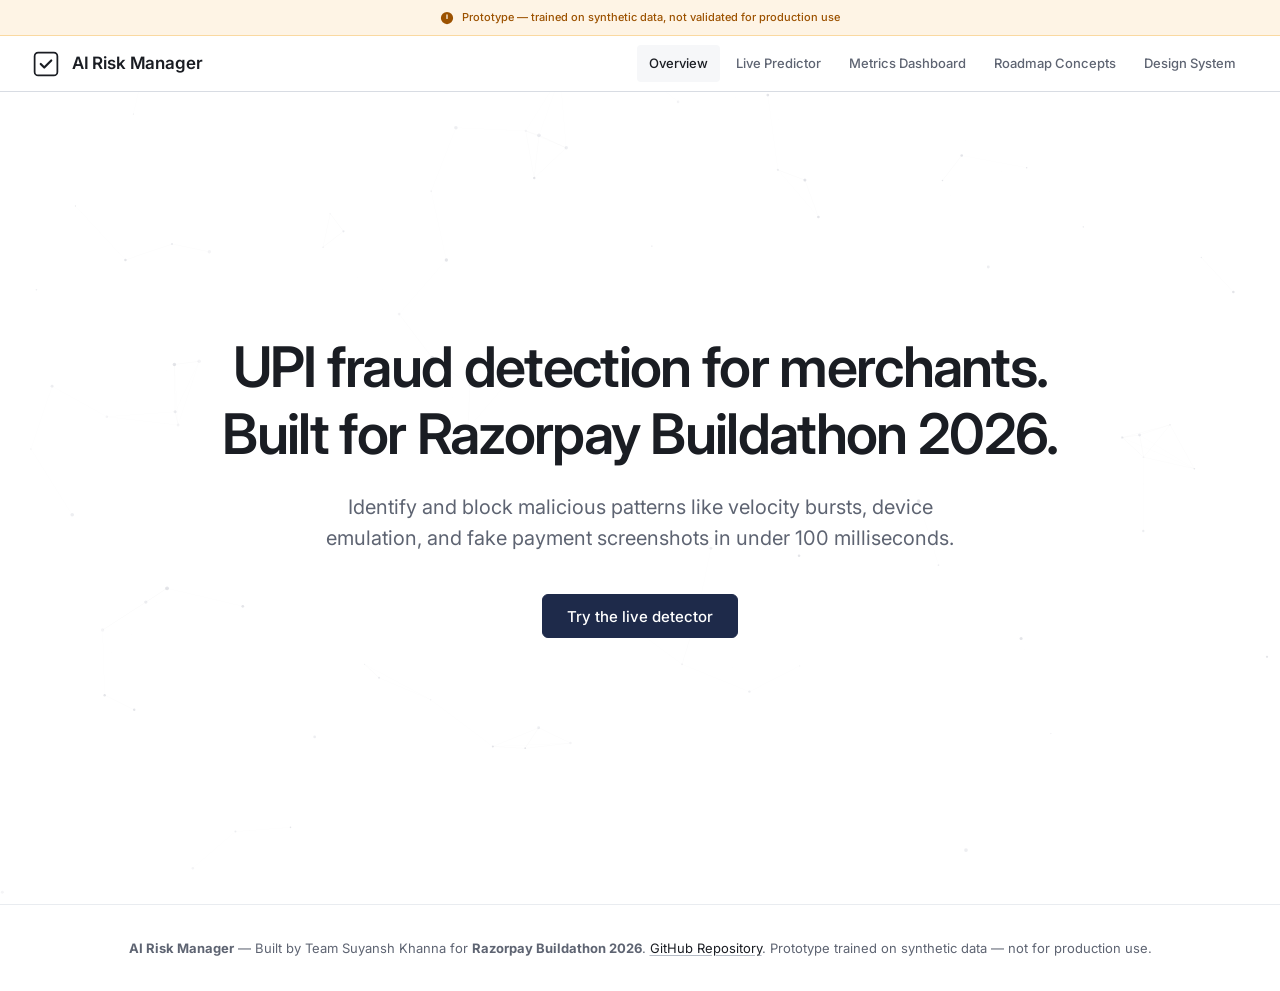
==== frontend/dashboard/index.html @ e691b7c7 "feat: add fraud stats endpoint, design system, live predictor redesign, and reusable roadmap concept" ====
<!DOCTYPE html>
<html lang="en">
<head>
  <meta charset="UTF-8">
  <meta name="viewport" content="width=device-width, initial-scale=1.0">
  <meta name="description" content="AI Risk Manager — Real-time UPI fraud detection for merchants">
  <title>AI Risk Manager</title>
  <link rel="preconnect" href="https://fonts.googleapis.com">
  <link rel="preconnect" href="https://fonts.gstatic.com" crossorigin>
  <link href="https://fonts.googleapis.com/css2?family=Inter:wght@400;500;600;700&family=JetBrains+Mono:wght@400;500&display=swap" rel="stylesheet">
  <link rel="stylesheet" href="tokens.css">
  <link rel="icon" href="data:image/svg+xml,<svg xmlns='http://www.w3.org/2000/svg' viewBox='0 0 32 32'><rect x='3' y='3' width='26' height='26' rx='4' fill='%231e2a4a'/><path d='M10 16l4 4 8-8' stroke='white' stroke-width='2.5' stroke-linecap='round' stroke-linejoin='round' fill='none'/></svg>">
  <style>
    /* Hero layout */
    #ambient-canvas {
      position: fixed;
      top: 0;
      left: 0;
      width: 100%;
      height: 100%;
      z-index: 0;
      pointer-events: none;
    }
    
    .hero-section {
      position: relative;
      z-index: 10;
      min-height: calc(100vh - var(--disclaimer-height) - var(--nav-height) - 100px);
      display: flex;
      flex-direction: column;
      align-items: center;
      justify-content: center;
      text-align: center;
      padding: var(--sp-8) 0;
    }

    .hero-headline {
      font-size: clamp(var(--text-2xl), 6vw, 3.5rem);
      line-height: var(--leading-tight);
      letter-spacing: -0.03em;
      margin-bottom: var(--sp-6);
      max-width: 900px;
    }

    .hero-description {
      font-size: var(--text-lg);
      color: var(--fg-muted);
      margin-bottom: var(--sp-10);
      max-width: 680px;
    }

    .hero-actions {
      display: flex;
      gap: var(--sp-4);
      justify-content: center;
      flex-wrap: wrap;
    }
    
    .hero-actions .btn {
      height: 44px; /* Slightly taller for hero CTA */
      padding: 0 var(--sp-6);
      font-size: var(--text-base);
    }
  </style>
</head>
<body>
  <!-- Disclaimer banner -->
  <div class="disclaimer-banner" role="status">
    <svg viewBox="0 0 16 16" fill="currentColor" aria-hidden="true">
      <path d="M8 1a7 7 0 100 14A7 7 0 008 1zm-.75 3.5a.75.75 0 011.5 0v4a.75.75 0 01-1.5 0v-4zm.75 7a.75.75 0 100-1.5.75.75 0 000 1.5z"/>
    </svg>
    Prototype — trained on synthetic data, not validated for production use
  </div>

  <!-- Navbar -->
  <nav class="navbar" role="navigation" aria-label="Main navigation">
    <a href="index.html" class="navbar__brand">
      <svg class="navbar__logo" viewBox="0 0 32 32" fill="none" aria-hidden="true">
        <rect x="3" y="3" width="26" height="26" rx="4" stroke="currentColor" stroke-width="2"/>
        <path d="M10 16l4 4 8-8" stroke="currentColor" stroke-width="2.5" stroke-linecap="round" stroke-linejoin="round"/>
      </svg>
      <span class="navbar__wordmark">AI Risk Manager</span>
    </a>

    <ul class="navbar__links">
      <li><a href="index.html" class="navbar__link" aria-current="page">Overview</a></li>
      <li><a href="predictor.html" class="navbar__link">Live Predictor</a></li>
      <li><a href="dashboard.html" class="navbar__link">Metrics Dashboard</a></li>
      <li><a href="concept.html" class="navbar__link">Roadmap Concepts</a></li>
      <li><a href="design-system.html" class="navbar__link">Design System</a></li>
    </ul>

    <button class="navbar__menu-btn" aria-label="Open menu" aria-expanded="false" aria-controls="mobile-menu">
      <svg viewBox="0 0 20 20" fill="currentColor" aria-hidden="true">
        <path fill-rule="evenodd" d="M2 4.75A.75.75 0 012.75 4h14.5a.75.75 0 010 1.5H2.75A.75.75 0 012 4.75zm0 5A.75.75 0 012.75 9h14.5a.75.75 0 010 1.5H2.75A.75.75 0 012 9.75zm0 5a.75.75 0 01.75-.75h14.5a.75.75 0 010 1.5H2.75a.75.75 0 01-.75-.75z"/>
      </svg>
    </button>

    <ul class="navbar__mobile-menu" id="mobile-menu">
      <li><a href="index.html" class="navbar__link" aria-current="page">Overview</a></li>
      <li><a href="predictor.html" class="navbar__link">Live Predictor</a></li>
      <li><a href="dashboard.html" class="navbar__link">Metrics Dashboard</a></li>
      <li><a href="concept.html" class="navbar__link">Roadmap Concepts</a></li>
      <li><a href="design-system.html" class="navbar__link">Design System</a></li>
    </ul>
  </nav>

  <!-- Ambient Particle Canvas -->
  <canvas id="ambient-canvas"></canvas>

  <div class="page-shell">
    <main class="page-shell__main">
      <div class="container hero-section">
        <h1 class="hero-headline">UPI fraud detection for merchants. Built for Razorpay Buildathon 2026.</h1>
        <p class="hero-description">
          Identify and block malicious patterns like velocity bursts, device emulation, and fake payment screenshots in under 100 milliseconds.
        </p>
        <div class="hero-actions">
          <a href="predictor.html" class="btn btn--primary">Try the live detector</a>
        </div>
      </div>
    </main>

    <footer class="site-footer">
      <div class="container">
        <p><strong>AI Risk Manager</strong> &mdash; Built by Team Suyansh Khanna for <strong>Razorpay Buildathon 2026</strong>. <a href="https://github.com/SuyanshKhanna/AI-Risk-Manager" target="_blank" rel="noopener noreferrer">GitHub Repository</a>. Prototype trained on synthetic data &mdash; not for production use.</p>
      </div>
    </footer>
  </div>

  <script src="shared.js"></script>
  <script src="particles.js"></script>
</body>
</html>
---- frontend/dashboard/tokens.css ----
/* ==========================================================================
   AI Risk Manager — Design System Tokens & Shared Components
   ==========================================================================
   A deliberately restrained palette for a security/financial trust product.
   Color carries information: red/amber are ONLY for fraud alerts and flagged
   states.  The primary accent (deep navy/slate) is reserved for branding and
   primary actions.  White base communicates professionalism and readability.
   ========================================================================== */


/* ——————————————————————————————————————————————————————————————————————————
   DESIGN TOKENS
   —————————————————————————————————————————————————————————————————————————— */

:root {
  /* ---- Color: Surfaces ---- */
  --surface-base: #ffffff;
  --surface-sunken: #f6f7f9;
  --surface-raised: #ffffff;
  --surface-overlay: #ffffff;

  /* ---- Color: Borders ---- */
  --border-default: #d8dce3;
  --border-subtle: #e9ecf0;
  --border-strong: #b4bbc6;

  /* ---- Color: Foreground ---- */
  --fg-default: #1a1d23;
  --fg-muted: #5e6472;
  --fg-subtle: #8b919e;
  --fg-on-accent: #ffffff;

  /* ---- Color: Accent (deep navy — branding & primary actions only) ---- */
  --accent-default: #1e2a4a;
  --accent-hover: #2b3d66;
  --accent-pressed: #162040;
  --accent-subtle-bg: #ebeef5;

  /* ---- Color: Semantic — alert states ONLY, never decorative ---- */
  --status-danger: #d93025;
  --status-danger-bg: #fce8e6;
  --status-danger-border: #f5c6c2;
  --status-danger-fg: #a50e0e;

  --status-warning: #e37400;
  --status-warning-bg: #fef4e5;
  --status-warning-border: #fad9a1;
  --status-warning-fg: #9c5200;

  --status-success: #188038;
  --status-success-bg: #e6f4ea;
  --status-success-border: #a8dab5;
  --status-success-fg: #0d652d;

  --status-info: #1967d2;
  --status-info-bg: #e8f0fe;
  --status-info-border: #aecbfa;
  --status-info-fg: #174ea6;

  /* ---- Color: Decision actions (mapped to alert semantics) ---- */
  --action-allow: var(--status-success);
  --action-allow-bg: var(--status-success-bg);
  --action-challenge: var(--status-warning);
  --action-challenge-bg: var(--status-warning-bg);
  --action-block: var(--status-danger);
  --action-block-bg: var(--status-danger-bg);

  /* ---- Typography ---- */
  /* Headings & data labels: Inter — clean, professional, highly legible */
  --font-heading: 'Inter', -apple-system, BlinkMacSystemFont, 'Segoe UI', sans-serif;
  /* Body text: same family for cohesion */
  --font-body: 'Inter', -apple-system, BlinkMacSystemFont, 'Segoe UI', sans-serif;
  /* Numbers, codes, tabular data: monospace for digit alignment */
  --font-data: 'JetBrains Mono', 'SF Mono', 'Cascadia Code', 'Consolas', monospace;

  /* ---- Type Scale (major-third, 1.25) ---- */
  --text-xs: 0.6875rem;     /* 11px */
  --text-sm: 0.8125rem;     /* 13px */
  --text-base: 0.9375rem;   /* 15px */
  --text-md: 1.0625rem;     /* 17px */
  --text-lg: 1.25rem;       /* 20px */
  --text-xl: 1.5rem;        /* 24px */
  --text-2xl: 1.875rem;     /* 30px */
  --text-3xl: 2.375rem;     /* 38px */

  --leading-tight: 1.2;
  --leading-normal: 1.55;
  --leading-relaxed: 1.7;

  --weight-normal: 400;
  --weight-medium: 500;
  --weight-semibold: 600;
  --weight-bold: 700;

  /* ---- Spacing (4px grid) ---- */
  --sp-1: 0.25rem;   /* 4px  */
  --sp-2: 0.5rem;    /* 8px  */
  --sp-3: 0.75rem;   /* 12px */
  --sp-4: 1rem;      /* 16px */
  --sp-5: 1.25rem;   /* 20px */
  --sp-6: 1.5rem;    /* 24px */
  --sp-8: 2rem;      /* 32px */
  --sp-10: 2.5rem;   /* 40px */
  --sp-12: 3rem;     /* 48px */
  --sp-16: 4rem;     /* 64px */
  --sp-20: 5rem;     /* 80px */
  --sp-24: 6rem;     /* 96px */

  /* ---- Radii ---- */
  --radius-sm: 4px;
  --radius-md: 6px;
  --radius-lg: 8px;
  --radius-pill: 100px;

  /* ---- Shadows ---- */
  --shadow-xs: 0 1px 2px rgba(0, 0, 0, 0.04);
  --shadow-sm: 0 1px 3px rgba(0, 0, 0, 0.06), 0 1px 2px rgba(0, 0, 0, 0.04);
  --shadow-md: 0 4px 8px rgba(0, 0, 0, 0.06), 0 1px 3px rgba(0, 0, 0, 0.04);
  --shadow-tooltip: 0 4px 14px rgba(0, 0, 0, 0.12), 0 0 0 1px rgba(0, 0, 0, 0.04);

  /* ---- Layout ---- */
  --container-max: 1120px;
  --nav-height: 56px;
  --disclaimer-height: 36px;

  /* ---- Motion (single splurge: hero canvas; everything else is static) ---- */
  --duration-instant: 100ms;
  --duration-fast: 150ms;
  --ease-default: cubic-bezier(0.2, 0, 0, 1);

  /* ---- Focus ring ---- */
  --focus-ring: 0 0 0 2px var(--surface-base), 0 0 0 4px var(--accent-default);
}


/* ——————————————————————————————————————————————————————————————————————————
   RESET & BASE
   —————————————————————————————————————————————————————————————————————————— */

*, *::before, *::after { box-sizing: border-box; }

html {
  -webkit-text-size-adjust: 100%;
  scroll-behavior: smooth;
}

@media (prefers-reduced-motion: reduce) {
  html { scroll-behavior: auto; }
  *, *::before, *::after {
    animation-duration: 0.01ms !important;
    transition-duration: 0.01ms !important;
  }
}

body {
  margin: 0;
  font-family: var(--font-body);
  font-size: var(--text-base);
  line-height: var(--leading-normal);
  color: var(--fg-default);
  background: var(--surface-base);
  -webkit-font-smoothing: antialiased;
  -moz-osx-font-smoothing: grayscale;
}

img, svg { display: block; max-width: 100%; }

/* ---- Focus states — visible keyboard ring on interactive elements, no ring on mouse click ---- */
:focus { outline: none; }

:focus-visible {
  outline: none;
  box-shadow: var(--focus-ring);
  border-radius: var(--radius-sm);
}

a:focus-visible {
  outline: none;
  box-shadow: var(--focus-ring);
  border-radius: var(--radius-sm);
}

.btn:focus-visible {
  outline: none;
  box-shadow: var(--focus-ring);
  border-radius: var(--radius-md);
}

.navbar__brand:focus-visible,
.navbar__link:focus-visible,
.navbar__menu-btn:focus-visible {
  outline: none;
  box-shadow: var(--focus-ring);
  border-radius: var(--radius-sm);
}

.form-input:focus-visible {
  outline: none;
  border-color: var(--accent-default);
  box-shadow: var(--focus-ring);
}

.checkbox-input:focus-visible,
.range-input:focus-visible {
  outline: none;
  box-shadow: var(--focus-ring);
}

.tooltip-trigger:focus-visible {
  outline: none;
  box-shadow: var(--focus-ring);
  border-radius: var(--radius-sm);
}

button:focus-visible {
  outline: none;
  box-shadow: var(--focus-ring);
}

[tabindex="0"]:focus-visible {
  outline: none;
  box-shadow: var(--focus-ring);
}

/* ---- Selection ---- */
::selection {
  background: var(--accent-subtle-bg);
  color: var(--fg-default);
}


/* ——————————————————————————————————————————————————————————————————————————
   TYPOGRAPHY UTILITIES
   —————————————————————————————————————————————————————————————————————————— */

h1, h2, h3, h4, h5, h6 {
  margin: 0;
  font-family: var(--font-heading);
  font-weight: var(--weight-semibold);
  line-height: var(--leading-tight);
  color: var(--fg-default);
}

h1 { font-size: var(--text-3xl); letter-spacing: -0.025em; }
h2 { font-size: var(--text-2xl); letter-spacing: -0.02em; }
h3 { font-size: var(--text-xl); }
h4 { font-size: var(--text-lg); }

p { margin: 0 0 var(--sp-4); }

/* Data figures: monospace for digit alignment */
.data-figure {
  font-family: var(--font-data);
  font-variant-numeric: tabular-nums;
  letter-spacing: -0.02em;
}

.text-muted { color: var(--fg-muted); }
.text-subtle { color: var(--fg-subtle); }


/* ——————————————————————————————————————————————————————————————————————————
   LAYOUT: CONTAINER
   —————————————————————————————————————————————————————————————————————————— */

.container {
  width: 100%;
  max-width: var(--container-max);
  margin: 0 auto;
  padding-left: var(--sp-4);
  padding-right: var(--sp-4);
}

@media (min-width: 768px) {
  .container {
    padding-left: var(--sp-8);
    padding-right: var(--sp-8);
  }
}


/* ——————————————————————————————————————————————————————————————————————————
   COMPONENT: DISCLAIMER BANNER
   Persistent top-of-page notice: "Prototype — trained on synthetic data"
   Always visible.  Not dismissible.
   —————————————————————————————————————————————————————————————————————————— */

.disclaimer-banner {
  position: fixed;
  top: 0;
  left: 0;
  right: 0;
  z-index: 200;
  height: var(--disclaimer-height);
  display: flex;
  align-items: center;
  justify-content: center;
  gap: var(--sp-2);
  background: var(--status-warning-bg);
  border-bottom: 1px solid var(--status-warning-border);
  font-size: var(--text-xs);
  font-weight: var(--weight-medium);
  color: var(--status-warning-fg);
  padding: 0 var(--sp-4);
  user-select: none;
}

.disclaimer-banner svg {
  width: 14px;
  height: 14px;
  flex-shrink: 0;
}


/* ——————————————————————————————————————————————————————————————————————————
   COMPONENT: NAVBAR
   Fixed below the disclaimer banner.
   —————————————————————————————————————————————————————————————————————————— */

.navbar {
  position: fixed;
  top: var(--disclaimer-height);
  left: 0;
  right: 0;
  z-index: 150;
  height: var(--nav-height);
  display: flex;
  align-items: center;
  justify-content: space-between;
  padding: 0 var(--sp-4);
  background: var(--surface-base);
  border-bottom: 1px solid var(--border-default);
}

@media (min-width: 768px) {
  .navbar { padding: 0 var(--sp-8); }
}

.navbar__brand {
  display: flex;
  align-items: center;
  gap: var(--sp-3);
  text-decoration: none;
  color: var(--fg-default);
}

.navbar__logo {
  width: 28px;
  height: 28px;
  flex-shrink: 0;
}

.navbar__wordmark {
  font-family: var(--font-heading);
  font-size: var(--text-md);
  font-weight: var(--weight-semibold);
  letter-spacing: -0.01em;
}

/* Nav links */
.navbar__links {
  display: none;
  align-items: center;
  gap: var(--sp-1);
  list-style: none;
  margin: 0;
  padding: 0;
}

@media (min-width: 768px) {
  .navbar__links { display: flex; }
}

.navbar__link {
  display: block;
  padding: var(--sp-2) var(--sp-3);
  font-size: var(--text-sm);
  font-weight: var(--weight-medium);
  color: var(--fg-muted);
  text-decoration: none;
  border-radius: var(--radius-sm);
  transition: color var(--duration-instant) var(--ease-default),
              background var(--duration-instant) var(--ease-default);
}

.navbar__link:hover {
  color: var(--fg-default);
  background: var(--surface-sunken);
}

.navbar__link[aria-current="page"] {
  color: var(--fg-default);
  background: var(--surface-sunken);
}

/* Mobile menu toggle */
.navbar__menu-btn {
  display: flex;
  align-items: center;
  justify-content: center;
  width: 36px;
  height: 36px;
  padding: 0;
  background: none;
  border: 1px solid var(--border-default);
  border-radius: var(--radius-sm);
  cursor: pointer;
  color: var(--fg-muted);
}

@media (min-width: 768px) {
  .navbar__menu-btn { display: none; }
}

.navbar__menu-btn svg {
  width: 18px;
  height: 18px;
}

/* Mobile dropdown */
.navbar__mobile-menu {
  display: none;
  position: fixed;
  top: calc(var(--disclaimer-height) + var(--nav-height));
  left: 0;
  right: 0;
  background: var(--surface-base);
  border-bottom: 1px solid var(--border-default);
  box-shadow: var(--shadow-md);
  padding: var(--sp-2) var(--sp-4);
  z-index: 140;
  list-style: none;
  margin: 0;
}

.navbar__mobile-menu.is-open {
  display: block;
}

.navbar__mobile-menu .navbar__link {
  display: block;
  padding: var(--sp-3) var(--sp-3);
  font-size: var(--text-base);
}


/* ——————————————————————————————————————————————————————————————————————————
   COMPONENT: PAGE SHELL
   Provides the correct top-padding to sit below disclaimer + nav.
   —————————————————————————————————————————————————————————————————————————— */

.page-shell {
  padding-top: calc(var(--disclaimer-height) + var(--nav-height));
  min-height: 100vh;
}

.page-shell__main {
  padding: var(--sp-10) 0 var(--sp-16);
}


/* ——————————————————————————————————————————————————————————————————————————
   COMPONENT: TOOLTIP
   Hover or focus to reveal.  Keyboard-accessible via [tabindex="0"].
   Uses CSS-only positioning with a JS-free accessible pattern:
   the trigger gets [aria-describedby] pointing to the tooltip content.
   —————————————————————————————————————————————————————————————————————————— */

.tooltip-wrap {
  position: relative;
  display: inline-flex;
  align-items: center;
}

.tooltip-trigger {
  display: inline-flex;
  align-items: center;
  gap: var(--sp-1);
  cursor: help;
  border-bottom: 1px dashed var(--border-strong);
}

.tooltip-trigger__icon {
  width: 14px;
  height: 14px;
  flex-shrink: 0;
  color: var(--fg-subtle);
}

.tooltip-content {
  position: absolute;
  bottom: calc(100% + 6px);
  left: 50%;
  transform: translateX(-50%);
  width: max-content;
  max-width: 280px;
  padding: var(--sp-2) var(--sp-3);
  background: var(--fg-default);
  color: var(--fg-on-accent);
  font-size: var(--text-xs);
  font-weight: var(--weight-normal);
  line-height: var(--leading-normal);
  border-radius: var(--radius-md);
  box-shadow: var(--shadow-tooltip);
  pointer-events: none;
  opacity: 0;
  transition: opacity var(--duration-fast) var(--ease-default);
  z-index: 300;
}

/* Arrow */
.tooltip-content::after {
  content: '';
  position: absolute;
  top: 100%;
  left: 50%;
  transform: translateX(-50%);
  border: 5px solid transparent;
  border-top-color: var(--fg-default);
}

/* Show on hover or focus */
.tooltip-wrap:hover .tooltip-content,
.tooltip-trigger:focus-visible + .tooltip-content,
.tooltip-wrap:focus-within .tooltip-content {
  opacity: 1;
}


/* ——————————————————————————————————————————————————————————————————————————
   COMPONENT: EMPTY STATE / ERROR STATE
   Displayed when a table or section has no data, or an error occurs.
   —————————————————————————————————————————————————————————————————————————— */

.empty-state {
  display: flex;
  flex-direction: column;
  align-items: center;
  text-align: center;
  padding: var(--sp-16) var(--sp-4);
  max-width: 400px;
  margin: 0 auto;
}

.empty-state__icon {
  width: 48px;
  height: 48px;
  color: var(--fg-subtle);
  margin-bottom: var(--sp-4);
}

.empty-state__title {
  font-size: var(--text-md);
  font-weight: var(--weight-semibold);
  margin-bottom: var(--sp-2);
}

.empty-state__description {
  font-size: var(--text-sm);
  color: var(--fg-muted);
  margin-bottom: var(--sp-6);
}

/* Error variant */
.empty-state--error .empty-state__icon {
  color: var(--status-danger);
}

.empty-state--error .empty-state__title {
  color: var(--status-danger-fg);
}

/* Success / no-fraud variant */
.empty-state--clear .empty-state__icon {
  color: var(--status-success);
}


/* ——————————————————————————————————————————————————————————————————————————
   COMPONENT: BUTTONS
   —————————————————————————————————————————————————————————————————————————— */

.btn {
  display: inline-flex;
  align-items: center;
  justify-content: center;
  gap: var(--sp-2);
  padding: var(--sp-2) var(--sp-4);
  font-family: var(--font-body);
  font-size: var(--text-sm);
  font-weight: var(--weight-medium);
  line-height: 1;
  text-decoration: none;
  border-radius: var(--radius-md);
  border: 1px solid transparent;
  cursor: pointer;
  white-space: nowrap;
  transition: background var(--duration-instant) var(--ease-default),
              border-color var(--duration-instant) var(--ease-default);
  height: 36px;
}

.btn:disabled {
  opacity: 0.5;
  cursor: not-allowed;
}

/* Primary */
.btn--primary {
  background: var(--accent-default);
  color: var(--fg-on-accent);
  border-color: var(--accent-default);
}

.btn--primary:hover:not(:disabled) {
  background: var(--accent-hover);
  border-color: var(--accent-hover);
}

.btn--primary:active:not(:disabled) {
  background: var(--accent-pressed);
}

/* Secondary */
.btn--secondary {
  background: transparent;
  color: var(--fg-default);
  border-color: var(--border-default);
}

.btn--secondary:hover:not(:disabled) {
  background: var(--surface-sunken);
  border-color: var(--border-strong);
}

/* Danger */
.btn--danger {
  background: var(--status-danger);
  color: #ffffff;
  border-color: var(--status-danger);
}

.btn--danger:hover:not(:disabled) {
  background: #c5221f;
}


/* ——————————————————————————————————————————————————————————————————————————
   COMPONENT: STATUS BADGE
   Used for action labels: ALLOW / CHALLENGE / BLOCK
   —————————————————————————————————————————————————————————————————————————— */

.status-badge {
  display: inline-flex;
  align-items: center;
  gap: var(--sp-1);
  padding: 2px var(--sp-2);
  font-family: var(--font-data);
  font-size: var(--text-xs);
  font-weight: var(--weight-medium);
  line-height: 1.4;
  border-radius: var(--radius-sm);
  white-space: nowrap;
}

.status-badge--allow {
  background: var(--action-allow-bg);
  color: var(--status-success-fg);
}

.status-badge--challenge {
  background: var(--action-challenge-bg);
  color: var(--status-warning-fg);
}

.status-badge--block {
  background: var(--action-block-bg);
  color: var(--status-danger-fg);
}

.status-badge--info {
  background: var(--status-info-bg);
  color: var(--status-info-fg);
}

/* "Implemented" badges */
.status-badge--implemented {
  background: var(--status-success-bg);
  color: var(--status-success-fg);
}

.status-badge--not-implemented {
  background: var(--surface-sunken);
  color: var(--fg-subtle);
}


/* ——————————————————————————————————————————————————————————————————————————
   COMPONENT: DATA TABLE (minimal)
   —————————————————————————————————————————————————————————————————————————— */

.data-table {
  width: 100%;
  border-collapse: collapse;
  font-size: var(--text-sm);
}

.data-table th {
  text-align: left;
  font-weight: var(--weight-medium);
  color: var(--fg-muted);
  padding: var(--sp-3) var(--sp-3);
  border-bottom: 1px solid var(--border-default);
  white-space: nowrap;
}

.data-table td {
  padding: var(--sp-3) var(--sp-3);
  border-bottom: 1px solid var(--border-subtle);
  vertical-align: top;
}

.data-table tbody tr:last-child td {
  border-bottom: none;
}

/* Numeric cells: right-aligned, monospace */
.data-table .cell-numeric {
  text-align: right;
  font-family: var(--font-data);
  font-variant-numeric: tabular-nums;
}


/* ——————————————————————————————————————————————————————————————————————————
   COMPONENT: CARD (generic container)
   —————————————————————————————————————————————————————————————————————————— */

.card {
  background: var(--surface-raised);
  border: 1px solid var(--border-subtle);
  border-radius: var(--radius-lg);
  padding: var(--sp-6);
}

.card__header {
  margin-bottom: var(--sp-4);
}

.card__title {
  font-size: var(--text-md);
  font-weight: var(--weight-semibold);
}

.card__subtitle {
  font-size: var(--text-sm);
  color: var(--fg-muted);
  margin-top: var(--sp-1);
}


/* ——————————————————————————————————————————————————————————————————————————
   COMPONENT: SECTION DIVIDER
   —————————————————————————————————————————————————————————————————————————— */

.section-divider {
  border: none;
  border-top: 1px solid var(--border-subtle);
  margin: var(--sp-10) 0;
}


/* ——————————————————————————————————————————————————————————————————————————
   COMPONENT: FOOTER
   —————————————————————————————————————————————————————————————————————————— */

.site-footer {
  padding: var(--sp-8) 0;
  border-top: 1px solid var(--border-subtle);
  font-size: var(--text-sm);
  color: var(--fg-muted);
  text-align: center;
  background: var(--surface-base);
  position: relative;
  z-index: 10;
}

.site-footer p {
  margin: 0;
  line-height: var(--leading-relaxed);
}

.site-footer a {
  color: var(--fg-default);
  text-decoration: underline;
  text-decoration-color: var(--border-strong);
  text-underline-offset: 2px;
}

.site-footer a:hover {
  color: var(--accent-default);
  text-decoration-color: var(--accent-default);
}

.table-responsive {
  width: 100%;
  overflow-x: auto;
  -webkit-overflow-scrolling: touch;
}


/* ——————————————————————————————————————————————————————————————————————————
   RESPONSIVE: STACK UTILITIES
   —————————————————————————————————————————————————————————————————————————— */

@media (max-width: 767px) {
  .hide-mobile { display: none !important; }
}

@media (min-width: 768px) {
  .hide-desktop { display: none !important; }
}

/* ——————————————————————————————————————————————————————————————————————————
   COMPONENT: FORMS
   —————————————————————————————————————————————————————————————————————————— */

.form-group {
  margin-bottom: var(--sp-4);
}

.form-label {
  display: flex;
  align-items: center;
  gap: var(--sp-2);
  font-size: var(--text-sm);
  font-weight: var(--weight-medium);
  color: var(--fg-default);
  margin-bottom: var(--sp-2);
}

.form-input {
  width: 100%;
  padding: var(--sp-2) var(--sp-3);
  font-family: var(--font-body);
  font-size: var(--text-base);
  color: var(--fg-default);
  background: var(--surface-base);
  border: 1px solid var(--border-strong);
  border-radius: var(--radius-md);
  transition: border-color var(--duration-fast) var(--ease-default),
              box-shadow var(--duration-fast) var(--ease-default);
}

.form-input:focus {
  outline: none;
  border-color: var(--accent-default);
  box-shadow: 0 0 0 1px var(--accent-default);
}

.form-row {
  display: grid;
  grid-template-columns: 1fr;
  gap: var(--sp-4);
}

@media (min-width: 640px) {
  .form-row {
    grid-template-columns: 1fr 1fr;
  }
}

.checkbox-label {
  display: flex;
  align-items: center;
  gap: var(--sp-2);
  font-size: var(--text-sm);
  color: var(--fg-default);
  cursor: pointer;
  user-select: none;
}

.checkbox-input {
  width: 16px;
  height: 16px;
  margin: 0;
  cursor: pointer;
  accent-color: var(--accent-default);
}

.range-wrap {
  display: flex;
  align-items: center;
  gap: var(--sp-3);
}

.range-input {
  flex: 1;
  accent-color: var(--accent-default);
}

.range-val {
  font-family: var(--font-data);
  font-size: var(--text-sm);
  color: var(--fg-muted);
  min-width: 32px;
  text-align: right;
}
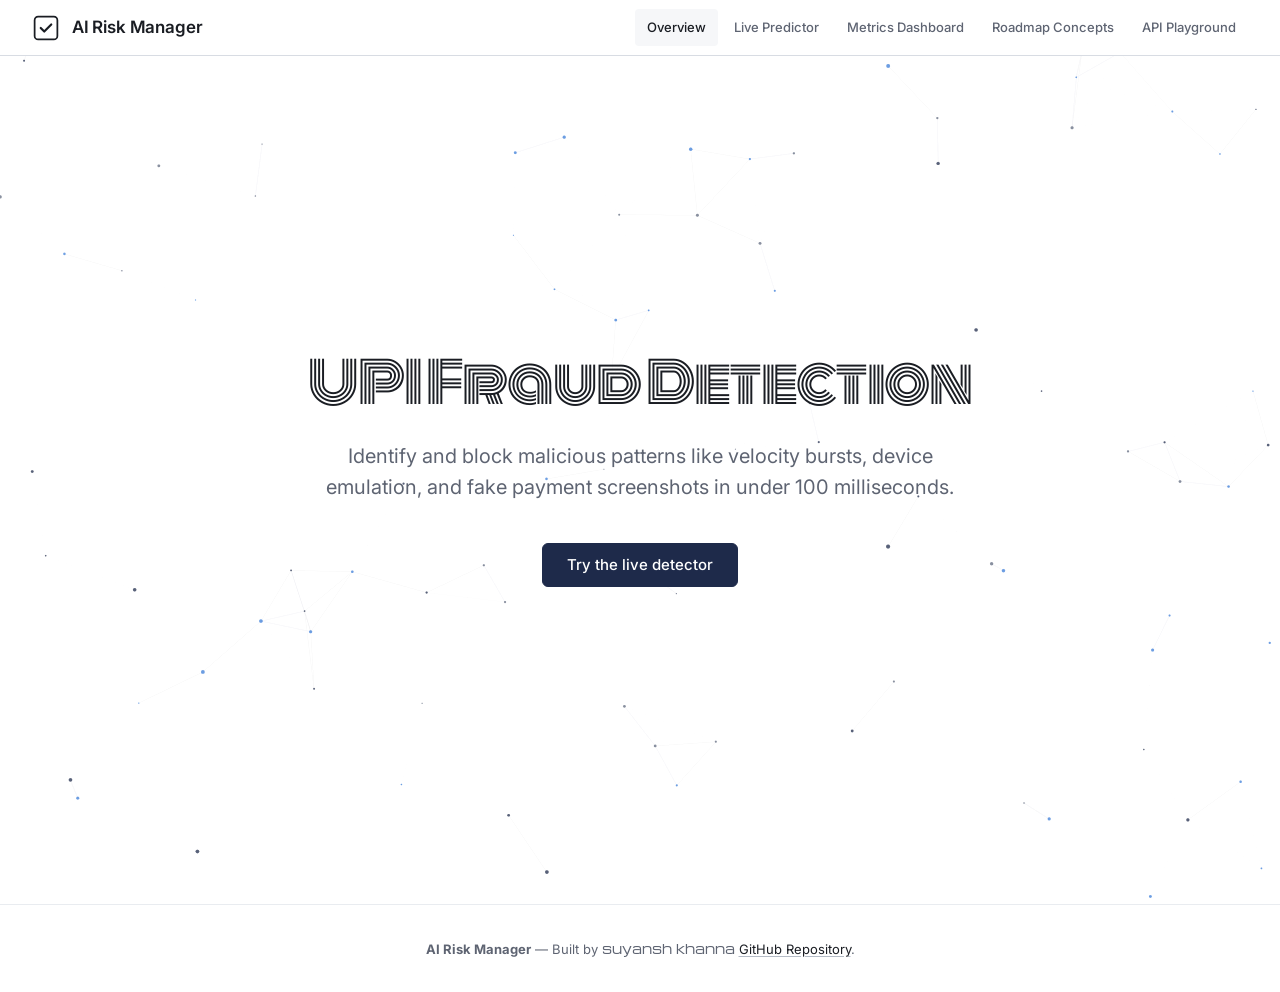
==== commit d8ecacd9: "feat: Add interactive API Playground, refine particle canvas animations, update typography & navigat" ====
--- a/frontend/dashboard/index.html
+++ b/frontend/dashboard/index.html
@@ -1,5 +1,6 @@
 <!DOCTYPE html>
 <html lang="en">
+
 <head>
   <meta charset="UTF-8">
   <meta name="viewport" content="width=device-width, initial-scale=1.0">
@@ -7,9 +8,12 @@
   <title>AI Risk Manager</title>
   <link rel="preconnect" href="https://fonts.googleapis.com">
   <link rel="preconnect" href="https://fonts.gstatic.com" crossorigin>
-  <link href="https://fonts.googleapis.com/css2?family=Inter:wght@400;500;600;700&family=JetBrains+Mono:wght@400;500&display=swap" rel="stylesheet">
+  <link
+    href="https://fonts.googleapis.com/css2?family=Inter:wght@400;500;600;700&family=JetBrains+Mono:wght@400;500&display=swap"
+    rel="stylesheet">
   <link rel="stylesheet" href="tokens.css">
-  <link rel="icon" href="data:image/svg+xml,<svg xmlns='http://www.w3.org/2000/svg' viewBox='0 0 32 32'><rect x='3' y='3' width='26' height='26' rx='4' fill='%231e2a4a'/><path d='M10 16l4 4 8-8' stroke='white' stroke-width='2.5' stroke-linecap='round' stroke-linejoin='round' fill='none'/></svg>">
+  <link rel="icon"
+    href="data:image/svg+xml,<svg xmlns='http://www.w3.org/2000/svg' viewBox='0 0 32 32'><rect x='3' y='3' width='26' height='26' rx='4' fill='%231e2a4a'/><path d='M10 16l4 4 8-8' stroke='white' stroke-width='2.5' stroke-linecap='round' stroke-linejoin='round' fill='none'/></svg>">
   <style>
     /* Hero layout */
     #ambient-canvas {
@@ -21,7 +25,7 @@
       z-index: 0;
       pointer-events: none;
     }
-    
+
     .hero-section {
       position: relative;
       z-index: 10;
@@ -55,29 +59,25 @@
       justify-content: center;
       flex-wrap: wrap;
     }
-    
+
     .hero-actions .btn {
-      height: 44px; /* Slightly taller for hero CTA */
+      height: 44px;
+      /* Slightly taller for hero CTA */
       padding: 0 var(--sp-6);
       font-size: var(--text-base);
     }
   </style>
 </head>
+
 <body>
-  <!-- Disclaimer banner -->
-  <div class="disclaimer-banner" role="status">
-    <svg viewBox="0 0 16 16" fill="currentColor" aria-hidden="true">
-      <path d="M8 1a7 7 0 100 14A7 7 0 008 1zm-.75 3.5a.75.75 0 011.5 0v4a.75.75 0 01-1.5 0v-4zm.75 7a.75.75 0 100-1.5.75.75 0 000 1.5z"/>
-    </svg>
-    Prototype — trained on synthetic data, not validated for production use
-  </div>
 
   <!-- Navbar -->
   <nav class="navbar" role="navigation" aria-label="Main navigation">
     <a href="index.html" class="navbar__brand">
       <svg class="navbar__logo" viewBox="0 0 32 32" fill="none" aria-hidden="true">
-        <rect x="3" y="3" width="26" height="26" rx="4" stroke="currentColor" stroke-width="2"/>
-        <path d="M10 16l4 4 8-8" stroke="currentColor" stroke-width="2.5" stroke-linecap="round" stroke-linejoin="round"/>
+        <rect x="3" y="3" width="26" height="26" rx="4" stroke="currentColor" stroke-width="2" />
+        <path d="M10 16l4 4 8-8" stroke="currentColor" stroke-width="2.5" stroke-linecap="round"
+          stroke-linejoin="round" />
       </svg>
       <span class="navbar__wordmark">AI Risk Manager</span>
     </a>
@@ -87,12 +87,13 @@
       <li><a href="predictor.html" class="navbar__link">Live Predictor</a></li>
       <li><a href="dashboard.html" class="navbar__link">Metrics Dashboard</a></li>
       <li><a href="concept.html" class="navbar__link">Roadmap Concepts</a></li>
-      <li><a href="design-system.html" class="navbar__link">Design System</a></li>
+      <li><a href="api-playground.html" class="navbar__link">API Playground</a></li>
     </ul>
 
     <button class="navbar__menu-btn" aria-label="Open menu" aria-expanded="false" aria-controls="mobile-menu">
       <svg viewBox="0 0 20 20" fill="currentColor" aria-hidden="true">
-        <path fill-rule="evenodd" d="M2 4.75A.75.75 0 012.75 4h14.5a.75.75 0 010 1.5H2.75A.75.75 0 012 4.75zm0 5A.75.75 0 012.75 9h14.5a.75.75 0 010 1.5H2.75A.75.75 0 012 9.75zm0 5a.75.75 0 01.75-.75h14.5a.75.75 0 010 1.5H2.75a.75.75 0 01-.75-.75z"/>
+        <path fill-rule="evenodd"
+          d="M2 4.75A.75.75 0 012.75 4h14.5a.75.75 0 010 1.5H2.75A.75.75 0 012 4.75zm0 5A.75.75 0 012.75 9h14.5a.75.75 0 010 1.5H2.75A.75.75 0 012 9.75zm0 5a.75.75 0 01.75-.75h14.5a.75.75 0 010 1.5H2.75a.75.75 0 01-.75-.75z" />
       </svg>
     </button>
 
@@ -101,7 +102,7 @@
       <li><a href="predictor.html" class="navbar__link">Live Predictor</a></li>
       <li><a href="dashboard.html" class="navbar__link">Metrics Dashboard</a></li>
       <li><a href="concept.html" class="navbar__link">Roadmap Concepts</a></li>
-      <li><a href="design-system.html" class="navbar__link">Design System</a></li>
+      <li><a href="api-playground.html" class="navbar__link">API Playground</a></li>
     </ul>
   </nav>
 
@@ -111,9 +112,10 @@
   <div class="page-shell">
     <main class="page-shell__main">
       <div class="container hero-section">
-        <h1 class="hero-headline">UPI fraud detection for merchants. Built for Razorpay Buildathon 2026.</h1>
+        <h1 class="hero-headline monoton-regular">UPI Fraud Detection</h1>
         <p class="hero-description">
-          Identify and block malicious patterns like velocity bursts, device emulation, and fake payment screenshots in under 100 milliseconds.
+          Identify and block malicious patterns like velocity bursts, device emulation, and fake payment screenshots in
+          under 100 milliseconds.
         </p>
         <div class="hero-actions">
           <a href="predictor.html" class="btn btn--primary">Try the live detector</a>
@@ -123,7 +125,9 @@
 
     <footer class="site-footer">
       <div class="container">
-        <p><strong>AI Risk Manager</strong> &mdash; Built by Team Suyansh Khanna for <strong>Razorpay Buildathon 2026</strong>. <a href="https://github.com/SuyanshKhanna/AI-Risk-Manager" target="_blank" rel="noopener noreferrer">GitHub Repository</a>. Prototype trained on synthetic data &mdash; not for production use.</p>
+        <p><strong>AI Risk Manager</strong> &mdash; Built by <span class="michroma-regular">suyansh khanna</span> <a
+            href="https://github.com/SuyanshKhanna/AI-Risk-Manager" target="_blank" rel="noopener noreferrer">GitHub
+            Repository</a>.</p>
       </div>
     </footer>
   </div>
@@ -131,4 +135,5 @@
   <script src="shared.js"></script>
   <script src="particles.js"></script>
 </body>
-</html>
+
+</html>
--- a/frontend/dashboard/tokens.css
+++ b/frontend/dashboard/tokens.css
@@ -1,3 +1,5 @@
+@import url('https://fonts.googleapis.com/css2?family=Monoton&display=swap');
+@import url('https://fonts.googleapis.com/css2?family=Michroma&display=swap');
 /* ==========================================================================
    AI Risk Manager — Design System Tokens & Shared Components
    ==========================================================================
@@ -121,7 +123,7 @@
   /* ---- Layout ---- */
   --container-max: 1120px;
   --nav-height: 56px;
-  --disclaimer-height: 36px;
+  --disclaimer-height: 0px;
 
   /* ---- Motion (single splurge: hero canvas; everything else is static) ---- */
   --duration-instant: 100ms;
@@ -279,37 +281,7 @@
 }
 
 
-/* ——————————————————————————————————————————————————————————————————————————
-   COMPONENT: DISCLAIMER BANNER
-   Persistent top-of-page notice: "Prototype — trained on synthetic data"
-   Always visible.  Not dismissible.
-   —————————————————————————————————————————————————————————————————————————— */
-
-.disclaimer-banner {
-  position: fixed;
-  top: 0;
-  left: 0;
-  right: 0;
-  z-index: 200;
-  height: var(--disclaimer-height);
-  display: flex;
-  align-items: center;
-  justify-content: center;
-  gap: var(--sp-2);
-  background: var(--status-warning-bg);
-  border-bottom: 1px solid var(--status-warning-border);
-  font-size: var(--text-xs);
-  font-weight: var(--weight-medium);
-  color: var(--status-warning-fg);
-  padding: 0 var(--sp-4);
-  user-select: none;
-}
-
-.disclaimer-banner svg {
-  width: 14px;
-  height: 14px;
-  flex-shrink: 0;
-}
+
 
 
 /* ——————————————————————————————————————————————————————————————————————————
@@ -906,3 +878,25 @@
   min-width: 32px;
   text-align: right;
 }
+
+.monoton-regular {
+  font-family: "Monoton", sans-serif;
+  font-weight: 400;
+  font-style: normal;
+}
+
+#ambient-canvas {
+  position: fixed;
+  top: 0;
+  left: 0;
+  width: 100%;
+  height: 100%;
+  z-index: -1;
+  pointer-events: none;
+}
+
+.michroma-regular {
+  font-family: "Michroma", sans-serif;
+  font-weight: 400;
+  font-style: normal;
+}
